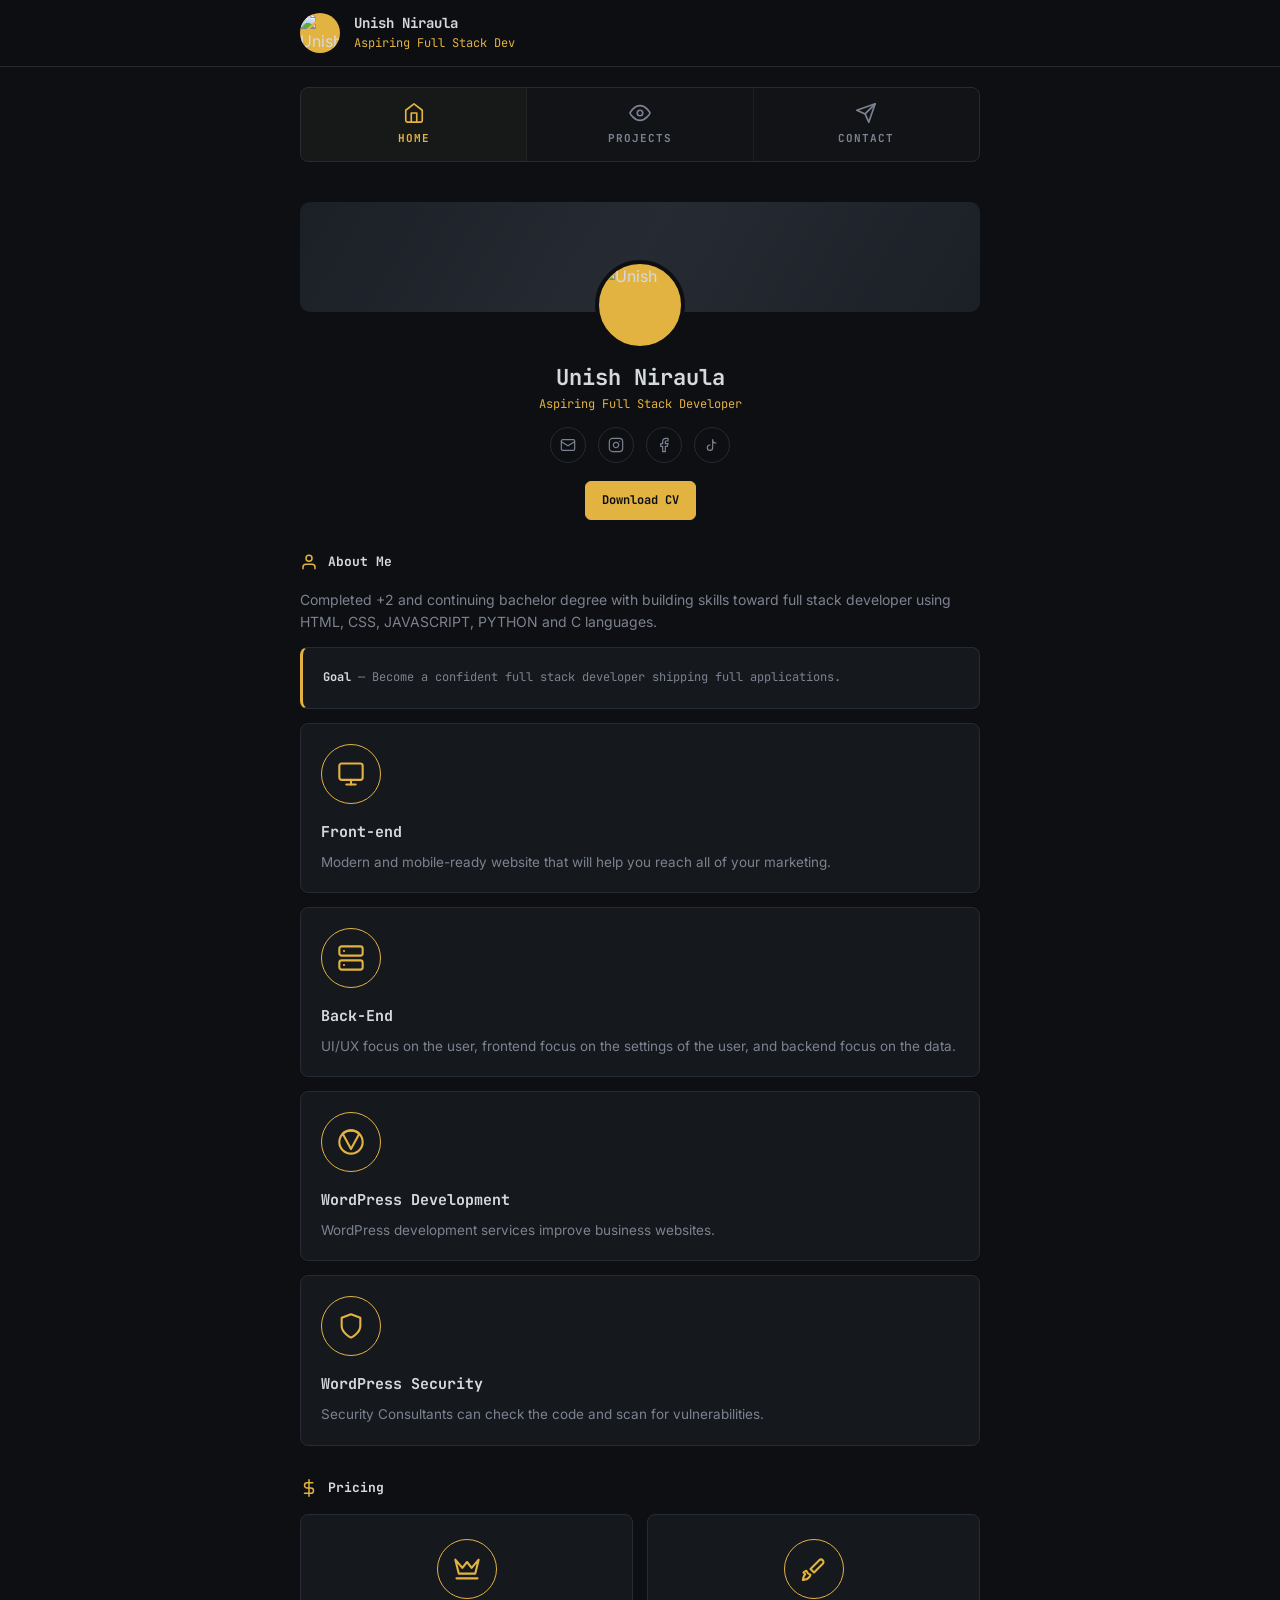
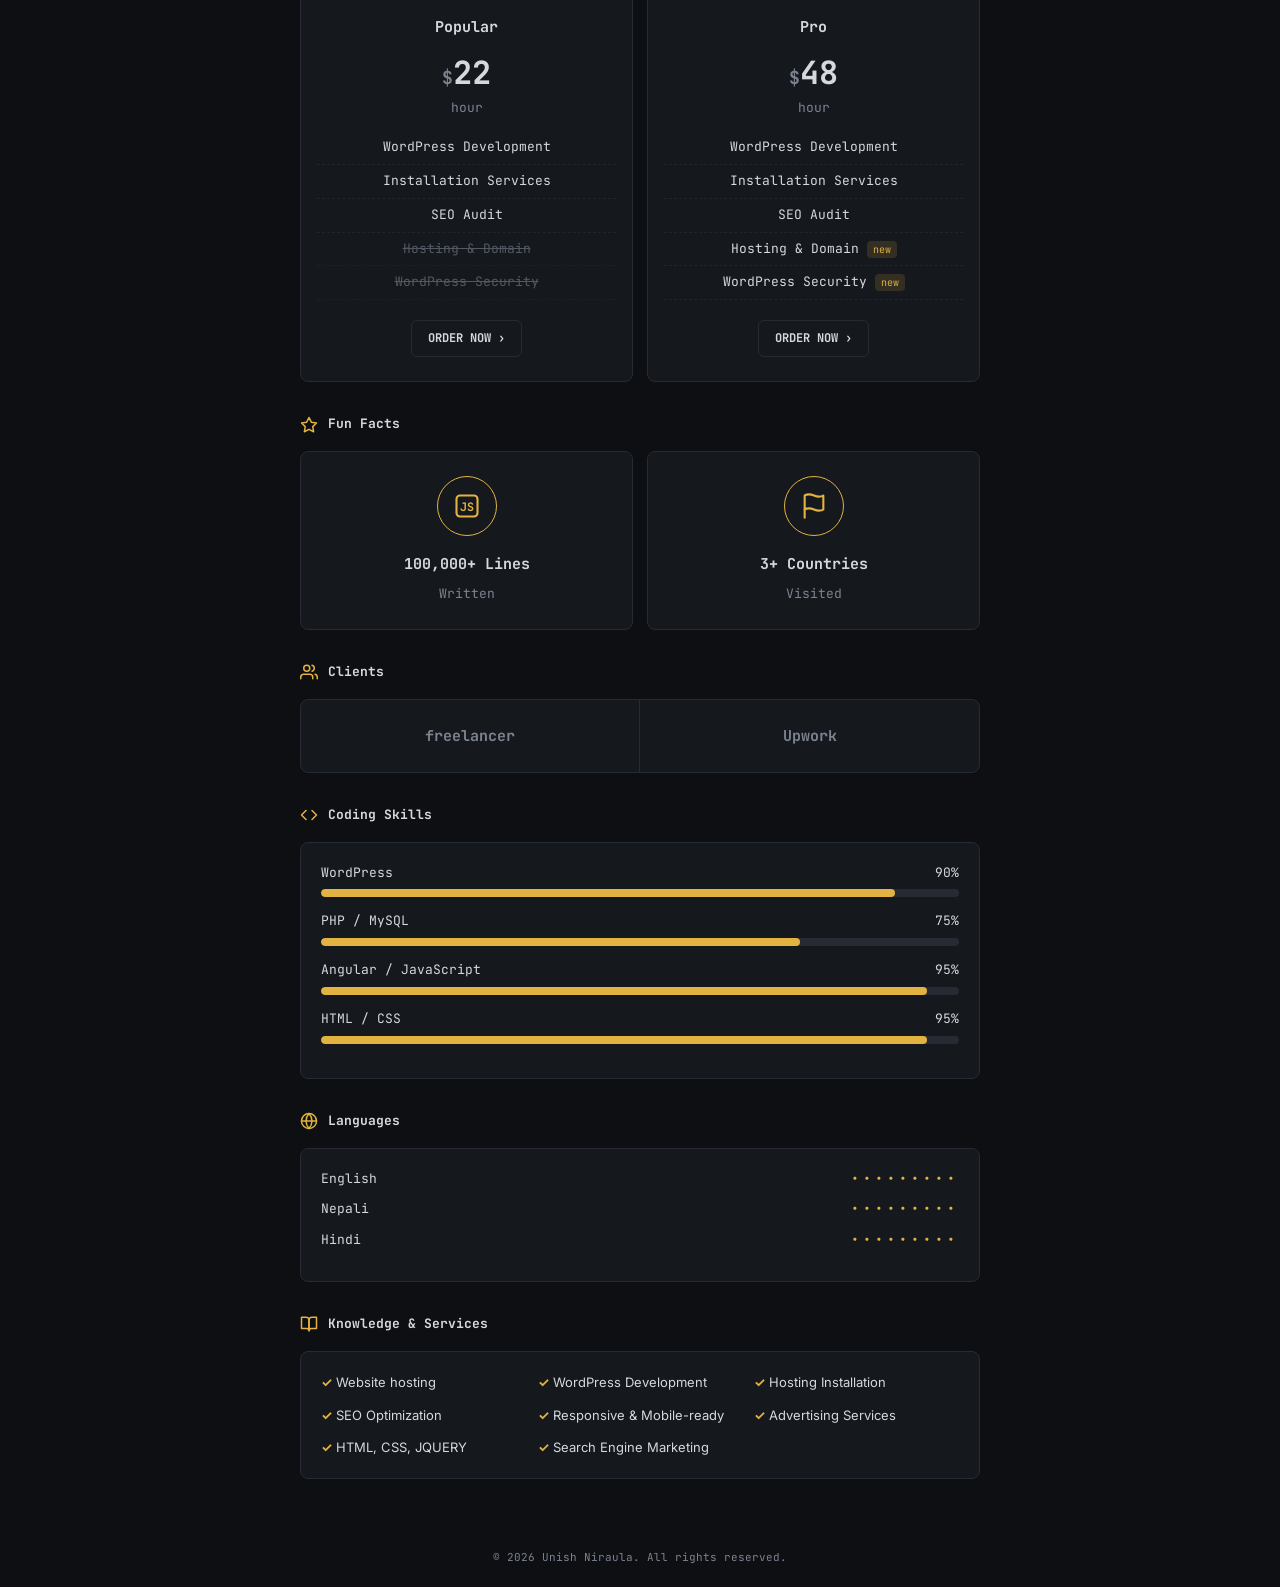
==== index.html @ 550809d1 "Update index.html" ====
<!DOCTYPE html>
<html lang="en">
<head>
<meta charset="UTF-8"><meta name="viewport" content="width=device-width,initial-scale=1.0">
<title>Unish Niraula — Portfolio</title>
<link href="https://fonts.googleapis.com/css2?family=JetBrains+Mono:wght@400;700&family=Inter:wght@400;600&display=swap" rel="stylesheet">
<style>
  :root{--bg:#0d0f12;--surface:#15181d;--border:#262b33;--text:#d5d9de;--dim:#7c8390;--amber:#e3b341;--mono:'JetBrains Mono',monospace;--sans:'Inter',sans-serif}
  *{margin:0;padding:0;box-sizing:border-box} body{background:var(--bg);color:var(--text);font-family:var(--sans);line-height:1.6} a{color:inherit;text-decoration:none}
  .container{max-width:720px;margin:0 auto;padding:0 20px}
  .nav-box{display:flex;background:#111317;border:1px solid var(--border);border-radius:8px;margin:20px 0 30px;overflow:hidden}
  .nav-item{flex:1;display:flex;flex-direction:column;align-items:center;justify-content:center;padding:14px 10px;color:var(--dim);font-family:var(--mono);font-size:11px;font-weight:700;letter-spacing:1px;cursor:pointer;border-right:1px solid rgba(255,255,255,.05);user-select:none}
  .nav-item:last-child{border-right:none} .nav-item svg{width:22px;height:22px;stroke:currentColor;fill:none;stroke-width:1.8;stroke-linecap:round;stroke-linejoin:round;margin-bottom:6px}
  .nav-item:hover{color:var(--text);background:rgba(255,255,255,.02)} .nav-item.active{color:var(--amber);background:rgba(227,179,65,.03)}
  .tab-content{display:none} .tab-content.active{display:block}
  header{position:sticky;top:0;z-index:50;background:rgba(13,15,18,.95);backdrop-filter:blur(8px);border-bottom:1px solid var(--border)}
  .header-row{display:flex;align-items:center;gap:14px;padding:12px 20px;max-width:720px;margin:0 auto}
  .avatar-sm,.avatar-lg{border-radius:50%;overflow:hidden;background:var(--amber);flex-shrink:0} .avatar-sm{width:40px;height:40px}
  .avatar-lg{width:90px;height:90px;border:4px solid var(--bg);position:absolute;left:50%;bottom:-38px;transform:translateX(-50%)} img{width:100%;height:100%;object-fit:cover;display:block}
  .header-name{font-family:var(--mono);font-weight:700;font-size:14px} .header-role{font-family:var(--mono);font-size:12px;color:var(--amber)}
  .about-section{padding:10px 0 50px}
  .section-title{font-family:var(--mono);font-size:13px;color:var(--text);margin:32px 0 16px;display:flex;align-items:center;gap:10px}
  .section-title svg{width:18px;height:18px;stroke:var(--amber);fill:none;stroke-width:2;stroke-linecap:round;stroke-linejoin:round}
  .hero-banner{height:110px;border-radius:10px;background:linear-gradient(120deg,#1b1f26,#262b33,#1b1f26);position:relative;margin-bottom:48px}
  .hero-text{text-align:center} .hero-text h1{font-family:var(--mono);font-size:22px}
  .social-row{display:flex;justify-content:center;gap:12px;margin:12px 0 18px}
  .social-row a{width:36px;height:36px;border-radius:50%;border:1px solid var(--border);display:flex;align-items:center;justify-content:center;color:var(--dim)}
  .social-row a:hover{color:var(--amber);border-color:var(--amber)} .social-row svg{width:16px;height:16px;stroke:currentColor;fill:none;stroke-width:1.8;stroke-linecap:round;stroke-linejoin:round}
  .btn{font-family:var(--mono);font-size:12px;padding:9px 16px;border-radius:6px;border:1px solid var(--border);display:inline-block} .btn-primary{background:var(--amber);color:#0d0f12;border-color:var(--amber);font-weight:700}
  .card,.service-card{background:var(--surface);border:1px solid var(--border);border-radius:8px;padding:20px;margin-top:14px}
  .card-desc{font-size:13.5px;color:var(--dim);line-height:1.5}
  .service-icon-circle,.fact-icon-circle,.pricing-icon-circle{width:60px;height:60px;border-radius:50%;border:1.5px solid var(--amber);display:flex;align-items:center;justify-content:center;margin-bottom:16px;color:var(--amber)}
  .service-icon-circle svg,.fact-icon-circle svg,.pricing-icon-circle svg{width:28px;height:28px;stroke:currentColor;fill:none;stroke-width:1.8;stroke-linecap:round;stroke-linejoin:round}
  .service-title,.fact-number,.pricing-plan{font-family:var(--mono);font-size:15px;font-weight:700;color:var(--text);margin-bottom:8px}
  .grid-2{display:grid;grid-template-columns:repeat(2,1fr);gap:14px} @media(max-width:580px){.grid-2{grid-template-columns:1fr}}
  .fact-card,.pricing-card{background:var(--surface);border:1px solid var(--border);border-radius:8px;padding:24px 16px;display:flex;flex-direction:column;align-items:center;text-align:center;font-family:var(--mono)}
  .fact-label,.pricing-unit{font-size:13px;color:var(--dim)} .pricing-amount{font-size:32px;font-weight:700;color:var(--text)}
  .pricing-features{list-style:none;width:100%;font-size:13px;color:var(--text);margin:12px 0 20px}
  .pricing-features li{padding:6px 0;border-bottom:1px dashed rgba(255,255,255,.05)} .pricing-features li.disabled{text-decoration:line-through;color:var(--dim);opacity:.6}
  .tag-new{background:rgba(227,179,65,.15);color:var(--amber);font-size:10px;padding:2px 6px;border-radius:4px}
  .btn-order{font-family:var(--mono);font-size:12px;font-weight:700;padding:8px 16px;border:1px solid var(--border);border-radius:6px} .btn-order:hover{color:var(--amber);border-color:var(--amber)}
  .clients-grid{display:grid;grid-template-columns:repeat(2,1fr);background:var(--surface);border:1px solid var(--border);border-radius:8px;overflow:hidden}
  .client-item{display:flex;align-items:center;justify-content:center;padding:24px;border-right:1px solid var(--border);color:var(--dim);font-family:var(--mono);font-size:15px;font-weight:700}
  .client-item:last-child{border-right:none}
  .skill-item{margin-bottom:14px} .skill-header{display:flex;justify-content:space-between;font-family:var(--mono);font-size:13px;margin-bottom:6px}
  .progress-bar{height:8px;background:var(--border);border-radius:4px;overflow:hidden} .progress-fill{height:100%;background:var(--amber);border-radius:4px}
  .knowledge-grid{display:grid;grid-template-columns:repeat(auto-fit,minmax(200px,1fr));gap:12px;font-size:13px} .knowledge-item span{color:var(--amber);font-weight:bold}
  .lang-item{display:flex;justify-content:space-between;font-family:var(--mono);font-size:13px;margin-bottom:10px} .lang-dots{color:var(--amber);letter-spacing:4px}
  .empty-tab{text-align:center;padding:60px 20px;color:var(--dim);font-family:var(--mono);font-size:14px}
  footer{text-align:center;padding:20px;font-family:var(--mono);font-size:11px;color:var(--dim)}
</style>
</head>
<body>

<header>
  <div class="header-row">
    <div class="avatar-sm"><img src="https://cdn.phototourl.com/free/2026-08-13-e6fae289-1e49-4fce-b732-136059cf0826.png" alt="Unish"></div>
    <div><div class="header-name">Unish Niraula</div><div class="header-role">Aspiring Full Stack Dev</div></div>
  </div>
</header>

<main class="container">
  <nav class="nav-box">
    <div class="nav-item active" onclick="switchTab('home',this)"><svg viewBox="0 0 24 24"><path d="M3 9l9-7 9 7v11a2 2 0 0 1-2 2H5a2 2 0 0 1-2-2z"/><polyline points="9 22 9 12 15 12 15 22"/></svg>HOME</div>
    <a href="projects.html" class="nav-item"><svg viewBox="0 0 24 24"><path d="M1 12s4-8 11-8 11 8 11 8-4 8-11 8-11-8-11-8z"/><circle cx="12" cy="12" r="3"/></svg>PROJECTS</a>
    <div class="nav-item" onclick="switchTab('contact',this)"><svg viewBox="0 0 24 24"><path d="M22 2L11 13"/><polygon points="22 2 15 22 11 13 2 9 22 2"/></svg>CONTACT</div>
  </nav>

  <div id="home" class="tab-content active">
    <section class="about-section">
      <div class="hero-banner"><div class="avatar-lg"><img src="https://cdn.phototourl.com/free/2026-08-13-e6fae289-1e49-4fce-b732-136059cf0826.png" alt="Unish"></div></div>
      <div class="hero-text">
        <h1>Unish Niraula</h1>
        <div class="header-role">Aspiring Full Stack Developer</div>
        <div class="social-row">
          <a href="mailto:unishniraula.official@gmail.com"><svg viewBox="0 0 24 24"><rect x="2" y="4" width="20" height="16" rx="2"/><path d="m2 7 10 6 10-6"/></svg></a>
          <a href="https://www.instagram.com/bhar_dwaj.0" target="_blank"><svg viewBox="0 0 24 24"><rect x="2" y="2" width="20" height="20" rx="5"/><path d="M16 11.37A4 4 0 1 1 12.63 8 4 4 0 0 1 16 11.37z"/><line x1="17.5" y1="6.5" x2="17.51" y2="6.5"/></svg></a>
          <a href="https://www.facebook.com/share/1JqJ5PgXSt/" target="_blank"><svg viewBox="0 0 24 24"><path d="M18 2h-3a5 5 0 0 0-5 5v3H7v4h3v8h4v-8h3l1-4h-4V7a1 1 0 0 1 1-1h3z"/></svg></a>
          <a href="https://www.tiktok.com/@unish.niraula_0" target="_blank"><svg viewBox="0 0 24 24"><path d="M9 12a4 4 0 1 0 4 4V4a5 5 0 0 0 5 5"/></svg></a>
        </div>
        <a href="#" class="btn btn-primary">Download CV</a>
      </div>

      <h2 class="section-title"><svg viewBox="0 0 24 24"><path d="M20 21v-2a4 4 0 0 0-4-4H8a4 4 0 0 0-4 4v2"/><circle cx="12" cy="7" r="4"/></svg>About Me</h2>
      <p style="color:var(--dim);font-size:14px;">Completed +2 and continuing bachelor degree with building skills toward full stack developer using HTML, CSS, JAVASCRIPT, PYTHON and C languages.</p>
      <div class="card" style="border-left:3px solid var(--amber);font-family:var(--mono);font-size:12px;color:var(--dim);"><b style="color:var(--text);">Goal</b> — Become a confident full stack developer shipping full applications.</div>

      <!-- Services -->
      <div class="service-card"><div class="service-icon-circle"><svg viewBox="0 0 24 24"><rect x="2" y="3" width="20" height="14" rx="2"/><line x1="8" y1="21" x2="16" y2="21"/><line x1="12" y1="17" x2="12" y2="21"/></svg></div><div class="service-title">Front-end</div><p class="card-desc">Modern and mobile-ready website that will help you reach all of your marketing.</p></div>
      <div class="service-card"><div class="service-icon-circle"><svg viewBox="0 0 24 24"><rect x="2" y="2" width="20" height="8" rx="2"/><rect x="2" y="14" width="20" height="8" rx="2"/><line x1="6" y1="6" x2="6.01" y2="6"/><line x1="6" y1="18" x2="6.01" y2="18"/></svg></div><div class="service-title">Back-End</div><p class="card-desc">UI/UX focus on the user, frontend focus on the settings of the user, and backend focus on the data.</p></div>
      <div class="service-card"><div class="service-icon-circle"><svg viewBox="0 0 24 24"><circle cx="12" cy="12" r="10"/><path d="M12 2a10 10 0 0 0-7.07 2.93L12 18l7.07-13.07A10 10 0 0 0 12 2z"/></svg></div><div class="service-title">WordPress Development</div><p class="card-desc">WordPress development services improve business websites.</p></div>
      <div class="service-card"><div class="service-icon-circle"><svg viewBox="0 0 24 24"><path d="M12 22s8-4 8-10V5l-8-3-8 3v7c0 6 8 10 8 10z"/></svg></div><div class="service-title">WordPress Security</div><p class="card-desc">Security Consultants can check the code and scan for vulnerabilities.</p></div>

      <!-- Pricing Section -->
      <h2 class="section-title"><svg viewBox="0 0 24 24"><line x1="12" y1="1" x2="12" y2="23"/><path d="M17 5H9.5a3.5 3.5 0 0 0 0 7h5a3.5 3.5 0 0 1 0 7H6"/></svg>Pricing</h2>
      <div class="grid-2">
        <div class="pricing-card">
          <div class="pricing-icon-circle"><svg viewBox="0 0 24 24"><path d="M2 4l3 12h14l3-12-6 7-4-5-4 5-6-7z"/><path d="M3 20h18"/></svg></div>
          <div class="pricing-plan">Popular</div>
          <div class="pricing-amount"><span style="font-size:18px;color:var(--dim)">$</span>22</div>
          <div class="pricing-unit">hour</div>
          <ul class="pricing-features">
            <li>WordPress Development</li><li>Installation Services</li><li>SEO Audit</li>
            <li class="disabled">Hosting & Domain</li><li class="disabled">WordPress Security</li>
          </ul>
          <a href="#contact" class="btn-order" onclick="switchTab('contact',document.querySelectorAll('.nav-item')[2])">ORDER NOW &rsaquo;</a>
        </div>
        <div class="pricing-card">
          <div class="pricing-icon-circle"><svg viewBox="0 0 24 24"><path d="M4.5 16.5c-1.5 1.26-2 5-2 5s3.74-.5 5-2c.71-.71 1.26-1.5 1.5-2.5-1.5-.5-3-2-3.5-3.5-.98.24-1.78.79-2.5 1.5z"/><path d="M12 15l-3-3 7.5-7.5c.83-.83 2.17-.83 3 0s.83 2.17 0 3L12 15z"/></svg></div>
          <div class="pricing-plan">Pro</div>
          <div class="pricing-amount"><span style="font-size:18px;color:var(--dim)">$</span>48</div>
          <div class="pricing-unit">hour</div>
          <ul class="pricing-features">
            <li>WordPress Development</li><li>Installation Services</li><li>SEO Audit</li>
            <li>Hosting & Domain <span class="tag-new">new</span></li><li>WordPress Security <span class="tag-new">new</span></li>
          </ul>
          <a href="#contact" class="btn-order" onclick="switchTab('contact',document.querySelectorAll('.nav-item')[2])">ORDER NOW &rsaquo;</a>
        </div>
      </div>

      <!-- Fun Facts Section -->
      <h2 class="section-title"><svg viewBox="0 0 24 24"><polygon points="12 2 15.09 8.26 22 9.27 17 14.14 18.18 21.02 12 17.77 5.82 21.02 7 14.14 2 9.27 8.91 8.26 12 2"/></svg>Fun Facts</h2>
      <div class="grid-2">
        <div class="fact-card"><div class="fact-icon-circle"><svg viewBox="0 0 24 24"><rect x="3" y="3" width="18" height="18" rx="3"/><text x="12" y="16" font-size="10" font-weight="bold" text-anchor="middle" fill="currentColor" stroke="none">JS</text></svg></div><div class="fact-number">100,000+ Lines</div><div class="fact-label">Written</div></div>
        <div class="fact-card"><div class="fact-icon-circle"><svg viewBox="0 0 24 24"><path d="M4 15s1-1 4-1 5 2 8 2 4-1 4-1V3s-1 1-4 1-5-2-8-2-4 1-4 1z"/><line x1="4" y1="22" x2="4" y2="15"/></svg></div><div class="fact-number">3+ Countries</div><div class="fact-label">Visited</div></div>
      </div>

      <!-- Clients Section -->
      <h2 class="section-title"><svg viewBox="0 0 24 24"><path d="M17 21v-2a4 4 0 0 0-4-4H5a4 4 0 0 0-4 4v2"/><circle cx="9" cy="7" r="4"/><path d="M23 21v-2a4 4 0 0 0-3-3.87"/><path d="M16 3.13a4 4 0 0 1 0 7.75"/></svg>Clients</h2>
      <div class="clients-grid">
        <div class="client-item">freelancer</div>
        <div class="client-item">Upwork</div>
      </div>

      <!-- Coding Skills -->
      <h2 class="section-title"><svg viewBox="0 0 24 24"><polyline points="16 18 22 12 16 6"/><polyline points="8 6 2 12 8 18"/></svg>Coding Skills</h2>
      <div class="card">
        <div class="skill-item"><div class="skill-header"><span>WordPress</span><span>90%</span></div><div class="progress-bar"><div class="progress-fill" style="width:90%"></div></div></div>
        <div class="skill-item"><div class="skill-header"><span>PHP / MySQL</span><span>75%</span></div><div class="progress-bar"><div class="progress-fill" style="width:75%"></div></div></div>
        <div class="skill-item"><div class="skill-header"><span>Angular / JavaScript</span><span>95%</span></div><div class="progress-bar"><div class="progress-fill" style="width:95%"></div></div></div>
        <div class="skill-item"><div class="skill-header"><span>HTML / CSS</span><span>95%</span></div><div class="progress-bar"><div class="progress-fill" style="width:95%"></div></div></div>
      </div>

      <!-- Languages -->
      <h2 class="section-title"><svg viewBox="0 0 24 24"><circle cx="12" cy="12" r="10"/><line x1="2" y1="12" x2="22" y2="12"/><path d="M12 2a15.3 15.3 0 0 1 4 10 15.3 15.3 0 0 1-4 10 15.3 15.3 0 0 1-4-10 15.3 15.3 0 0 1 4-10z"/></svg>Languages</h2>
      <div class="card">
        <div class="lang-item"><span>English</span><span class="lang-dots">•••••••••</span></div>
        <div class="lang-item"><span>Nepali</span><span class="lang-dots">•••••••••</span></div>
        <div class="lang-item"><span>Hindi</span><span class="lang-dots">•••••••••</span></div>
      </div>

      <!-- Knowledge & Services -->
      <h2 class="section-title"><svg viewBox="0 0 24 24"><path d="M2 3h6a4 4 0 0 1 4 4v14a3 3 0 0 0-3-3H2z"/><path d="M22 3h-6a4 4 0 0 0-4 4v14a3 3 0 0 1 3-3h7z"/></svg>Knowledge & Services</h2>
      <div class="card">
        <div class="knowledge-grid">
          <div class="knowledge-item"><span>✓</span> Website hosting</div><div class="knowledge-item"><span>✓</span> WordPress Development</div>
          <div class="knowledge-item"><span>✓</span> Hosting Installation</div><div class="knowledge-item"><span>✓</span> SEO Optimization</div>
          <div class="knowledge-item"><span>✓</span> Responsive & Mobile-ready</div><div class="knowledge-item"><span>✓</span> Advertising Services</div>
          <div class="knowledge-item"><span>✓</span> HTML, CSS, JQUERY</div><div class="knowledge-item"><span>✓</span> Search Engine Marketing</div>
        </div>
      </div>
    </section>
  </div>

  <div id="contact" class="tab-content"><div class="card empty-tab"><p>Contact section coming soon...</p></div></div>
</main>

<footer>&copy; <span id="year"></span> Unish Niraula. All rights reserved.</footer>

<script>
  document.getElementById('year').textContent=new Date().getFullYear();
  function switchTab(t,e){
    document.querySelectorAll('.tab-content').forEach(x=>x.classList.remove('active'));
    document.querySelectorAll('.nav-item').forEach(x=>x.classList.remove('active'));
    document.getElementById(t).classList.add('active'); if(e)e.classList.add('active');
  }
</script>
</body>
</html>
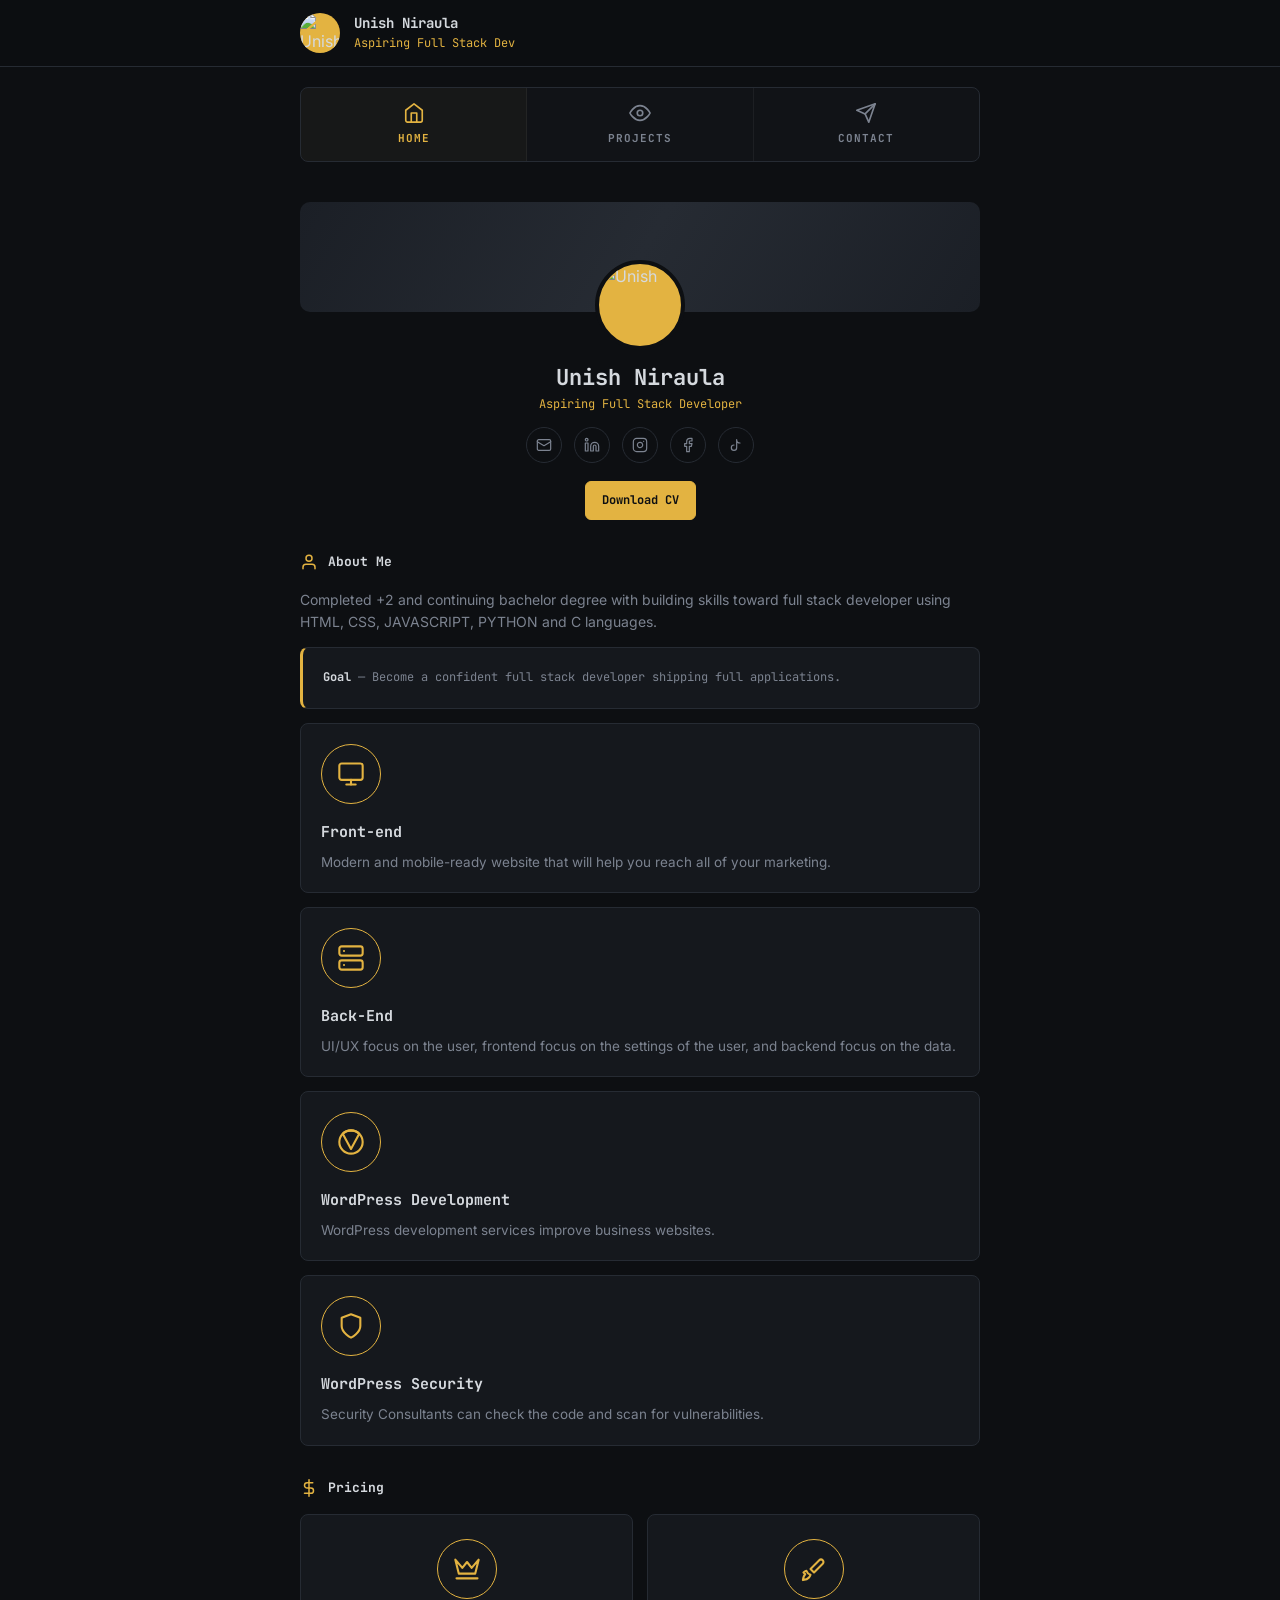
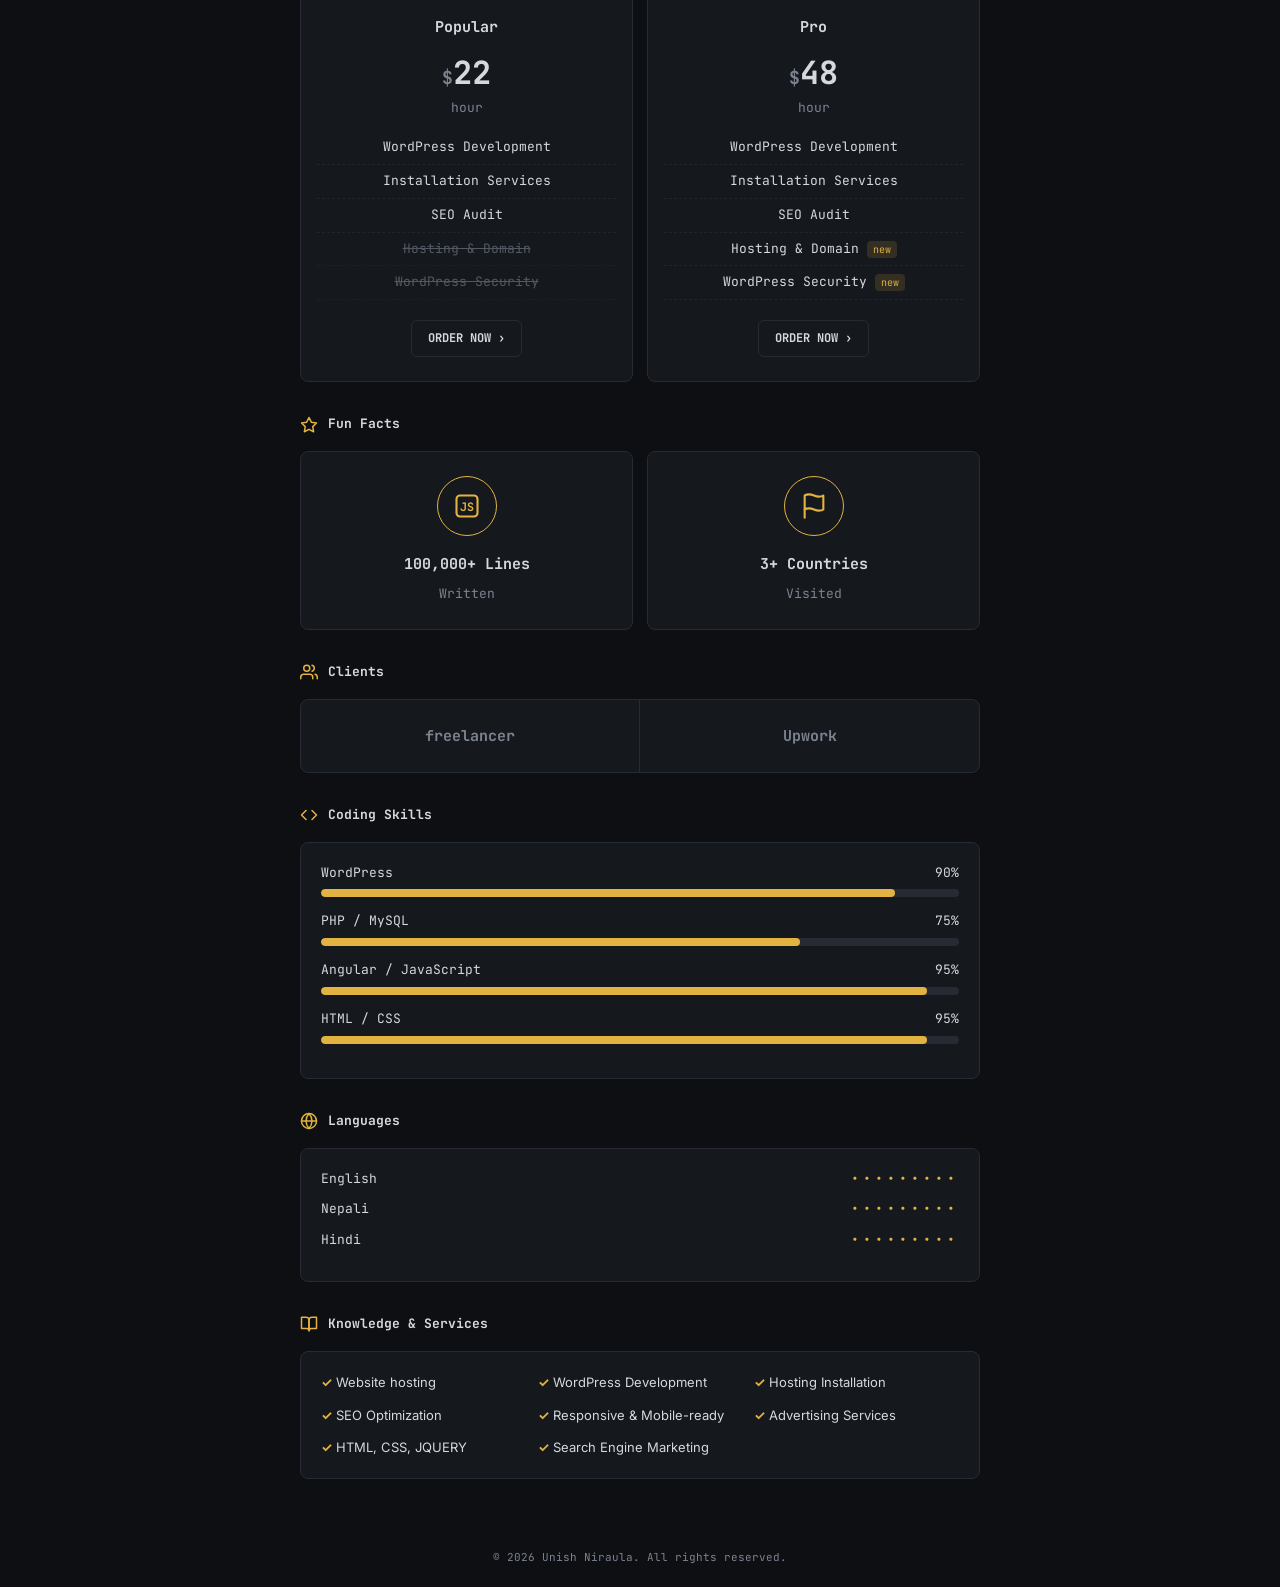
==== commit c2b1a012: "Update index.html" ====
--- a/index.html
+++ b/index.html
@@ -12,7 +12,6 @@
   .nav-item{flex:1;display:flex;flex-direction:column;align-items:center;justify-content:center;padding:14px 10px;color:var(--dim);font-family:var(--mono);font-size:11px;font-weight:700;letter-spacing:1px;cursor:pointer;border-right:1px solid rgba(255,255,255,.05);user-select:none}
   .nav-item:last-child{border-right:none} .nav-item svg{width:22px;height:22px;stroke:currentColor;fill:none;stroke-width:1.8;stroke-linecap:round;stroke-linejoin:round;margin-bottom:6px}
   .nav-item:hover{color:var(--text);background:rgba(255,255,255,.02)} .nav-item.active{color:var(--amber);background:rgba(227,179,65,.03)}
-  .tab-content{display:none} .tab-content.active{display:block}
   header{position:sticky;top:0;z-index:50;background:rgba(13,15,18,.95);backdrop-filter:blur(8px);border-bottom:1px solid var(--border)}
   .header-row{display:flex;align-items:center;gap:14px;padding:12px 20px;max-width:720px;margin:0 auto}
   .avatar-sm,.avatar-lg{border-radius:50%;overflow:hidden;background:var(--amber);flex-shrink:0} .avatar-sm{width:40px;height:40px}
@@ -46,7 +45,6 @@
   .progress-bar{height:8px;background:var(--border);border-radius:4px;overflow:hidden} .progress-fill{height:100%;background:var(--amber);border-radius:4px}
   .knowledge-grid{display:grid;grid-template-columns:repeat(auto-fit,minmax(200px,1fr));gap:12px;font-size:13px} .knowledge-item span{color:var(--amber);font-weight:bold}
   .lang-item{display:flex;justify-content:space-between;font-family:var(--mono);font-size:13px;margin-bottom:10px} .lang-dots{color:var(--amber);letter-spacing:4px}
-  .empty-tab{text-align:center;padding:60px 20px;color:var(--dim);font-family:var(--mono);font-size:14px}
   footer{text-align:center;padding:20px;font-family:var(--mono);font-size:11px;color:var(--dim)}
 </style>
 </head>
@@ -60,120 +58,115 @@
 </header>
 
 <main class="container">
+  <!-- Clean navigation links without .html extensions -->
   <nav class="nav-box">
-    <div class="nav-item active" onclick="switchTab('home',this)"><svg viewBox="0 0 24 24"><path d="M3 9l9-7 9 7v11a2 2 0 0 1-2 2H5a2 2 0 0 1-2-2z"/><polyline points="9 22 9 12 15 12 15 22"/></svg>HOME</div>
-    <a href="projects.html" class="nav-item"><svg viewBox="0 0 24 24"><path d="M1 12s4-8 11-8 11 8 11 8-4 8-11 8-11-8-11-8z"/><circle cx="12" cy="12" r="3"/></svg>PROJECTS</a>
-    <div class="nav-item" onclick="switchTab('contact',this)"><svg viewBox="0 0 24 24"><path d="M22 2L11 13"/><polygon points="22 2 15 22 11 13 2 9 22 2"/></svg>CONTACT</div>
+    <a href="/" class="nav-item active"><svg viewBox="0 0 24 24"><path d="M3 9l9-7 9 7v11a2 2 0 0 1-2 2H5a2 2 0 0 1-2-2z"/><polyline points="9 22 9 12 15 12 15 22"/></svg>HOME</a>
+    <a href="projects" class="nav-item"><svg viewBox="0 0 24 24"><path d="M1 12s4-8 11-8 11 8 11 8-4 8-11 8-11-8-11-8z"/><circle cx="12" cy="12" r="3"/></svg>PROJECTS</a>
+    <a href="contact" class="nav-item"><svg viewBox="0 0 24 24"><path d="M22 2L11 13"/><polygon points="22 2 15 22 11 13 2 9 22 2"/></svg>CONTACT</a>
   </nav>
 
-  <div id="home" class="tab-content active">
-    <section class="about-section">
-      <div class="hero-banner"><div class="avatar-lg"><img src="https://cdn.phototourl.com/free/2026-08-13-e6fae289-1e49-4fce-b732-136059cf0826.png" alt="Unish"></div></div>
-      <div class="hero-text">
-        <h1>Unish Niraula</h1>
-        <div class="header-role">Aspiring Full Stack Developer</div>
-        <div class="social-row">
-          <a href="mailto:unishniraula.official@gmail.com"><svg viewBox="0 0 24 24"><rect x="2" y="4" width="20" height="16" rx="2"/><path d="m2 7 10 6 10-6"/></svg></a>
-          <a href="https://www.instagram.com/bhar_dwaj.0" target="_blank"><svg viewBox="0 0 24 24"><rect x="2" y="2" width="20" height="20" rx="5"/><path d="M16 11.37A4 4 0 1 1 12.63 8 4 4 0 0 1 16 11.37z"/><line x1="17.5" y1="6.5" x2="17.51" y2="6.5"/></svg></a>
-          <a href="https://www.facebook.com/share/1JqJ5PgXSt/" target="_blank"><svg viewBox="0 0 24 24"><path d="M18 2h-3a5 5 0 0 0-5 5v3H7v4h3v8h4v-8h3l1-4h-4V7a1 1 0 0 1 1-1h3z"/></svg></a>
-          <a href="https://www.tiktok.com/@unish.niraula_0" target="_blank"><svg viewBox="0 0 24 24"><path d="M9 12a4 4 0 1 0 4 4V4a5 5 0 0 0 5 5"/></svg></a>
-        </div>
-        <a href="#" class="btn btn-primary">Download CV</a>
+  <section class="about-section">
+    <div class="hero-banner"><div class="avatar-lg"><img src="https://cdn.phototourl.com/free/2026-08-13-e6fae289-1e49-4fce-b732-136059cf0826.png" alt="Unish"></div></div>
+    <div class="hero-text">
+      <h1>Unish Niraula</h1>
+      <div class="header-role">Aspiring Full Stack Developer</div>
+      <div class="social-row">
+        <a href="mailto:unishniraula.official@gmail.com"><svg viewBox="0 0 24 24"><rect x="2" y="4" width="20" height="16" rx="2"/><path d="m2 7 10 6 10-6"/></svg></a>
+        <a href="https://www.linkedin.com/in/unish-niraula-938990404?utm_source=share_via&utm_content=profile&utm_medium=member_android" target="_blank" aria-label="LinkedIn"><svg viewBox="0 0 24 24"><path d="M16 8a6 6 0 0 1 6 6v7h-4v-7a2 2 0 0 0-2-2 2 2 0 0 0-2 2v7h-4v-7a6 6 0 0 1 6-6z"/><rect x="2" y="9" width="4" height="12"/><circle cx="4" cy="4" r="2"/></svg></a>
+        <a href="https://www.instagram.com/bhar_dwaj.0" target="_blank"><svg viewBox="0 0 24 24"><rect x="2" y="2" width="20" height="20" rx="5"/><path d="M16 11.37A4 4 0 1 1 12.63 8 4 4 0 0 1 16 11.37z"/><line x1="17.5" y1="6.5" x2="17.51" y2="6.5"/></svg></a>
+        <a href="https://www.facebook.com/share/1JqJ5PgXSt/" target="_blank"><svg viewBox="0 0 24 24"><path d="M18 2h-3a5 5 0 0 0-5 5v3H7v4h3v8h4v-8h3l1-4h-4V7a1 1 0 0 1 1-1h3z"/></svg></a>
+        <a href="https://www.tiktok.com/@unish.niraula_0" target="_blank"><svg viewBox="0 0 24 24"><path d="M9 12a4 4 0 1 0 4 4V4a5 5 0 0 0 5 5"/></svg></a>
       </div>
+      
+      <!-- Automatic Download Link -->
+      <a href="Unish Niraula CV.pdf" download="Unish_Niraula_CV.pdf" class="btn btn-primary">Download CV</a>
+    </div>
 
-      <h2 class="section-title"><svg viewBox="0 0 24 24"><path d="M20 21v-2a4 4 0 0 0-4-4H8a4 4 0 0 0-4 4v2"/><circle cx="12" cy="7" r="4"/></svg>About Me</h2>
-      <p style="color:var(--dim);font-size:14px;">Completed +2 and continuing bachelor degree with building skills toward full stack developer using HTML, CSS, JAVASCRIPT, PYTHON and C languages.</p>
-      <div class="card" style="border-left:3px solid var(--amber);font-family:var(--mono);font-size:12px;color:var(--dim);"><b style="color:var(--text);">Goal</b> — Become a confident full stack developer shipping full applications.</div>
+    <h2 class="section-title"><svg viewBox="0 0 24 24"><path d="M20 21v-2a4 4 0 0 0-4-4H8a4 4 0 0 0-4 4v2"/><circle cx="12" cy="7" r="4"/></svg>About Me</h2>
+    <p style="color:var(--dim);font-size:14px;">Completed +2 and continuing bachelor degree with building skills toward full stack developer using HTML, CSS, JAVASCRIPT, PYTHON and C languages.</p>
+    <div class="card" style="border-left:3px solid var(--amber);font-family:var(--mono);font-size:12px;color:var(--dim);"><b style="color:var(--text);">Goal</b> — Become a confident full stack developer shipping full applications.</div>
 
-      <!-- Services -->
-      <div class="service-card"><div class="service-icon-circle"><svg viewBox="0 0 24 24"><rect x="2" y="3" width="20" height="14" rx="2"/><line x1="8" y1="21" x2="16" y2="21"/><line x1="12" y1="17" x2="12" y2="21"/></svg></div><div class="service-title">Front-end</div><p class="card-desc">Modern and mobile-ready website that will help you reach all of your marketing.</p></div>
-      <div class="service-card"><div class="service-icon-circle"><svg viewBox="0 0 24 24"><rect x="2" y="2" width="20" height="8" rx="2"/><rect x="2" y="14" width="20" height="8" rx="2"/><line x1="6" y1="6" x2="6.01" y2="6"/><line x1="6" y1="18" x2="6.01" y2="18"/></svg></div><div class="service-title">Back-End</div><p class="card-desc">UI/UX focus on the user, frontend focus on the settings of the user, and backend focus on the data.</p></div>
-      <div class="service-card"><div class="service-icon-circle"><svg viewBox="0 0 24 24"><circle cx="12" cy="12" r="10"/><path d="M12 2a10 10 0 0 0-7.07 2.93L12 18l7.07-13.07A10 10 0 0 0 12 2z"/></svg></div><div class="service-title">WordPress Development</div><p class="card-desc">WordPress development services improve business websites.</p></div>
-      <div class="service-card"><div class="service-icon-circle"><svg viewBox="0 0 24 24"><path d="M12 22s8-4 8-10V5l-8-3-8 3v7c0 6 8 10 8 10z"/></svg></div><div class="service-title">WordPress Security</div><p class="card-desc">Security Consultants can check the code and scan for vulnerabilities.</p></div>
+    <!-- Services -->
+    <div class="service-card"><div class="service-icon-circle"><svg viewBox="0 0 24 24"><rect x="2" y="3" width="20" height="14" rx="2"/><line x1="8" y1="21" x2="16" y2="21"/><line x1="12" y1="17" x2="12" y2="21"/></svg></div><div class="service-title">Front-end</div><p class="card-desc">Modern and mobile-ready website that will help you reach all of your marketing.</p></div>
+    <div class="service-card"><div class="service-icon-circle"><svg viewBox="0 0 24 24"><rect x="2" y="2" width="20" height="8" rx="2"/><rect x="2" y="14" width="20" height="8" rx="2"/><line x1="6" y1="6" x2="6.01" y2="6"/><line x1="6" y1="18" x2="6.01" y2="18"/></svg></div><div class="service-title">Back-End</div><p class="card-desc">UI/UX focus on the user, frontend focus on the settings of the user, and backend focus on the data.</p></div>
+    <div class="service-card"><div class="service-icon-circle"><svg viewBox="0 0 24 24"><circle cx="12" cy="12" r="10"/><path d="M12 2a10 10 0 0 0-7.07 2.93L12 18l7.07-13.07A10 10 0 0 0 12 2z"/></svg></div><div class="service-title">WordPress Development</div><p class="card-desc">WordPress development services improve business websites.</p></div>
+    <div class="service-card"><div class="service-icon-circle"><svg viewBox="0 0 24 24"><path d="M12 22s8-4 8-10V5l-8-3-8 3v7c0 6 8 10 8 10z"/></svg></div><div class="service-title">WordPress Security</div><p class="card-desc">Security Consultants can check the code and scan for vulnerabilities.</p></div>
 
-      <!-- Pricing Section -->
-      <h2 class="section-title"><svg viewBox="0 0 24 24"><line x1="12" y1="1" x2="12" y2="23"/><path d="M17 5H9.5a3.5 3.5 0 0 0 0 7h5a3.5 3.5 0 0 1 0 7H6"/></svg>Pricing</h2>
-      <div class="grid-2">
-        <div class="pricing-card">
-          <div class="pricing-icon-circle"><svg viewBox="0 0 24 24"><path d="M2 4l3 12h14l3-12-6 7-4-5-4 5-6-7z"/><path d="M3 20h18"/></svg></div>
-          <div class="pricing-plan">Popular</div>
-          <div class="pricing-amount"><span style="font-size:18px;color:var(--dim)">$</span>22</div>
-          <div class="pricing-unit">hour</div>
-          <ul class="pricing-features">
-            <li>WordPress Development</li><li>Installation Services</li><li>SEO Audit</li>
-            <li class="disabled">Hosting & Domain</li><li class="disabled">WordPress Security</li>
-          </ul>
-          <a href="#contact" class="btn-order" onclick="switchTab('contact',document.querySelectorAll('.nav-item')[2])">ORDER NOW &rsaquo;</a>
-        </div>
-        <div class="pricing-card">
-          <div class="pricing-icon-circle"><svg viewBox="0 0 24 24"><path d="M4.5 16.5c-1.5 1.26-2 5-2 5s3.74-.5 5-2c.71-.71 1.26-1.5 1.5-2.5-1.5-.5-3-2-3.5-3.5-.98.24-1.78.79-2.5 1.5z"/><path d="M12 15l-3-3 7.5-7.5c.83-.83 2.17-.83 3 0s.83 2.17 0 3L12 15z"/></svg></div>
-          <div class="pricing-plan">Pro</div>
-          <div class="pricing-amount"><span style="font-size:18px;color:var(--dim)">$</span>48</div>
-          <div class="pricing-unit">hour</div>
-          <ul class="pricing-features">
-            <li>WordPress Development</li><li>Installation Services</li><li>SEO Audit</li>
-            <li>Hosting & Domain <span class="tag-new">new</span></li><li>WordPress Security <span class="tag-new">new</span></li>
-          </ul>
-          <a href="#contact" class="btn-order" onclick="switchTab('contact',document.querySelectorAll('.nav-item')[2])">ORDER NOW &rsaquo;</a>
-        </div>
+    <!-- Pricing Section -->
+    <h2 class="section-title"><svg viewBox="0 0 24 24"><line x1="12" y1="1" x2="12" y2="23"/><path d="M17 5H9.5a3.5 3.5 0 0 0 0 7h5a3.5 3.5 0 0 1 0 7H6"/></svg>Pricing</h2>
+    <div class="grid-2">
+      <div class="pricing-card">
+        <div class="pricing-icon-circle"><svg viewBox="0 0 24 24"><path d="M2 4l3 12h14l3-12-6 7-4-5-4 5-6-7z"/><path d="M3 20h18"/></svg></div>
+        <div class="pricing-plan">Popular</div>
+        <div class="pricing-amount"><span style="font-size:18px;color:var(--dim)">$</span>22</div>
+        <div class="pricing-unit">hour</div>
+        <ul class="pricing-features">
+          <li>WordPress Development</li><li>Installation Services</li><li>SEO Audit</li>
+          <li class="disabled">Hosting & Domain</li><li class="disabled">WordPress Security</li>
+        </ul>
+        <a href="contact" class="btn-order">ORDER NOW &rsaquo;</a>
       </div>
+      <div class="pricing-card">
+        <div class="pricing-icon-circle"><svg viewBox="0 0 24 24"><path d="M4.5 16.5c-1.5 1.26-2 5-2 5s3.74-.5 5-2c.71-.71 1.26-1.5 1.5-2.5-1.5-.5-3-2-3.5-3.5-.98.24-1.78.79-2.5 1.5z"/><path d="M12 15l-3-3 7.5-7.5c.83-.83 2.17-.83 3 0s.83 2.17 0 3L12 15z"/></svg></div>
+        <div class="pricing-plan">Pro</div>
+        <div class="pricing-amount"><span style="font-size:18px;color:var(--dim)">$</span>48</div>
+        <div class="pricing-unit">hour</div>
+        <ul class="pricing-features">
+          <li>WordPress Development</li><li>Installation Services</li><li>SEO Audit</li>
+          <li>Hosting & Domain <span class="tag-new">new</span></li><li>WordPress Security <span class="tag-new">new</span></li>
+        </ul>
+        <a href="contact" class="btn-order">ORDER NOW &rsaquo;</a>
+      </div>
+    </div>
 
-      <!-- Fun Facts Section -->
-      <h2 class="section-title"><svg viewBox="0 0 24 24"><polygon points="12 2 15.09 8.26 22 9.27 17 14.14 18.18 21.02 12 17.77 5.82 21.02 7 14.14 2 9.27 8.91 8.26 12 2"/></svg>Fun Facts</h2>
-      <div class="grid-2">
-        <div class="fact-card"><div class="fact-icon-circle"><svg viewBox="0 0 24 24"><rect x="3" y="3" width="18" height="18" rx="3"/><text x="12" y="16" font-size="10" font-weight="bold" text-anchor="middle" fill="currentColor" stroke="none">JS</text></svg></div><div class="fact-number">100,000+ Lines</div><div class="fact-label">Written</div></div>
-        <div class="fact-card"><div class="fact-icon-circle"><svg viewBox="0 0 24 24"><path d="M4 15s1-1 4-1 5 2 8 2 4-1 4-1V3s-1 1-4 1-5-2-8-2-4 1-4 1z"/><line x1="4" y1="22" x2="4" y2="15"/></svg></div><div class="fact-number">3+ Countries</div><div class="fact-label">Visited</div></div>
+    <!-- Fun Facts Section -->
+    <h2 class="section-title"><svg viewBox="0 0 24 24"><polygon points="12 2 15.09 8.26 22 9.27 17 14.14 18.18 21.02 12 17.77 5.82 21.02 7 14.14 2 9.27 8.91 8.26 12 2"/></svg>Fun Facts</h2>
+    <div class="grid-2">
+      <div class="fact-card"><div class="fact-icon-circle"><svg viewBox="0 0 24 24"><rect x="3" y="3" width="18" height="18" rx="3"/><text x="12" y="16" font-size="10" font-weight="bold" text-anchor="middle" fill="currentColor" stroke="none">JS</text></svg></div><div class="fact-number">100,000+ Lines</div><div class="fact-label">Written</div></div>
+      <div class="fact-card"><div class="fact-icon-circle"><svg viewBox="0 0 24 24"><path d="M4 15s1-1 4-1 5 2 8 2 4-1 4-1V3s-1 1-4 1-5-2-8-2-4 1-4 1z"/><line x1="4" y1="22" x2="4" y2="15"/></svg></div><div class="fact-number">3+ Countries</div><div class="fact-label">Visited</div></div>
+    </div>
+
+    <!-- Clients Section -->
+    <h2 class="section-title"><svg viewBox="0 0 24 24"><path d="M17 21v-2a4 4 0 0 0-4-4H5a4 4 0 0 0-4 4v2"/><circle cx="9" cy="7" r="4"/><path d="M23 21v-2a4 4 0 0 0-3-3.87"/><path d="M16 3.13a4 4 0 0 1 0 7.75"/></svg>Clients</h2>
+    <div class="clients-grid">
+      <div class="client-item">freelancer</div>
+      <div class="client-item">Upwork</div>
+    </div>
+
+    <!-- Coding Skills -->
+    <h2 class="section-title"><svg viewBox="0 0 24 24"><polyline points="16 18 22 12 16 6"/><polyline points="8 6 2 12 8 18"/></svg>Coding Skills</h2>
+    <div class="card">
+      <div class="skill-item"><div class="skill-header"><span>WordPress</span><span>90%</span></div><div class="progress-bar"><div class="progress-fill" style="width:90%"></div></div></div>
+      <div class="skill-item"><div class="skill-header"><span>PHP / MySQL</span><span>75%</span></div><div class="progress-bar"><div class="progress-fill" style="width:75%"></div></div></div>
+      <div class="skill-item"><div class="skill-header"><span>Angular / JavaScript</span><span>95%</span></div><div class="progress-bar"><div class="progress-fill" style="width:95%"></div></div></div>
+      <div class="skill-item"><div class="skill-header"><span>HTML / CSS</span><span>95%</span></div><div class="progress-bar"><div class="progress-fill" style="width:95%"></div></div></div>
+    </div>
+
+    <!-- Languages -->
+    <h2 class="section-title"><svg viewBox="0 0 24 24"><circle cx="12" cy="12" r="10"/><line x1="2" y1="12" x2="22" y2="12"/><path d="M12 2a15.3 15.3 0 0 1 4 10 15.3 15.3 0 0 1-4 10 15.3 15.3 0 0 1-4-10 15.3 15.3 0 0 1 4-10z"/></svg>Languages</h2>
+    <div class="card">
+      <div class="lang-item"><span>English</span><span class="lang-dots">•••••••••</span></div>
+      <div class="lang-item"><span>Nepali</span><span class="lang-dots">•••••••••</span></div>
+      <div class="lang-item"><span>Hindi</span><span class="lang-dots">•••••••••</span></div>
+    </div>
+
+    <!-- Knowledge & Services -->
+    <h2 class="section-title"><svg viewBox="0 0 24 24"><path d="M2 3h6a4 4 0 0 1 4 4v14a3 3 0 0 0-3-3H2z"/><path d="M22 3h-6a4 4 0 0 0-4 4v14a3 3 0 0 1 3-3h7z"/></svg>Knowledge & Services</h2>
+    <div class="card">
+      <div class="knowledge-grid">
+        <div class="knowledge-item"><span>✓</span> Website hosting</div><div class="knowledge-item"><span>✓</span> WordPress Development</div>
+        <div class="knowledge-item"><span>✓</span> Hosting Installation</div><div class="knowledge-item"><span>✓</span> SEO Optimization</div>
+        <div class="knowledge-item"><span>✓</span> Responsive & Mobile-ready</div><div class="knowledge-item"><span>✓</span> Advertising Services</div>
+        <div class="knowledge-item"><span>✓</span> HTML, CSS, JQUERY</div><div class="knowledge-item"><span>✓</span> Search Engine Marketing</div>
       </div>
-
-      <!-- Clients Section -->
-      <h2 class="section-title"><svg viewBox="0 0 24 24"><path d="M17 21v-2a4 4 0 0 0-4-4H5a4 4 0 0 0-4 4v2"/><circle cx="9" cy="7" r="4"/><path d="M23 21v-2a4 4 0 0 0-3-3.87"/><path d="M16 3.13a4 4 0 0 1 0 7.75"/></svg>Clients</h2>
-      <div class="clients-grid">
-        <div class="client-item">freelancer</div>
-        <div class="client-item">Upwork</div>
-      </div>
-
-      <!-- Coding Skills -->
-      <h2 class="section-title"><svg viewBox="0 0 24 24"><polyline points="16 18 22 12 16 6"/><polyline points="8 6 2 12 8 18"/></svg>Coding Skills</h2>
-      <div class="card">
-        <div class="skill-item"><div class="skill-header"><span>WordPress</span><span>90%</span></div><div class="progress-bar"><div class="progress-fill" style="width:90%"></div></div></div>
-        <div class="skill-item"><div class="skill-header"><span>PHP / MySQL</span><span>75%</span></div><div class="progress-bar"><div class="progress-fill" style="width:75%"></div></div></div>
-        <div class="skill-item"><div class="skill-header"><span>Angular / JavaScript</span><span>95%</span></div><div class="progress-bar"><div class="progress-fill" style="width:95%"></div></div></div>
-        <div class="skill-item"><div class="skill-header"><span>HTML / CSS</span><span>95%</span></div><div class="progress-bar"><div class="progress-fill" style="width:95%"></div></div></div>
-      </div>
-
-      <!-- Languages -->
-      <h2 class="section-title"><svg viewBox="0 0 24 24"><circle cx="12" cy="12" r="10"/><line x1="2" y1="12" x2="22" y2="12"/><path d="M12 2a15.3 15.3 0 0 1 4 10 15.3 15.3 0 0 1-4 10 15.3 15.3 0 0 1-4-10 15.3 15.3 0 0 1 4-10z"/></svg>Languages</h2>
-      <div class="card">
-        <div class="lang-item"><span>English</span><span class="lang-dots">•••••••••</span></div>
-        <div class="lang-item"><span>Nepali</span><span class="lang-dots">•••••••••</span></div>
-        <div class="lang-item"><span>Hindi</span><span class="lang-dots">•••••••••</span></div>
-      </div>
-
-      <!-- Knowledge & Services -->
-      <h2 class="section-title"><svg viewBox="0 0 24 24"><path d="M2 3h6a4 4 0 0 1 4 4v14a3 3 0 0 0-3-3H2z"/><path d="M22 3h-6a4 4 0 0 0-4 4v14a3 3 0 0 1 3-3h7z"/></svg>Knowledge & Services</h2>
-      <div class="card">
-        <div class="knowledge-grid">
-          <div class="knowledge-item"><span>✓</span> Website hosting</div><div class="knowledge-item"><span>✓</span> WordPress Development</div>
-          <div class="knowledge-item"><span>✓</span> Hosting Installation</div><div class="knowledge-item"><span>✓</span> SEO Optimization</div>
-          <div class="knowledge-item"><span>✓</span> Responsive & Mobile-ready</div><div class="knowledge-item"><span>✓</span> Advertising Services</div>
-          <div class="knowledge-item"><span>✓</span> HTML, CSS, JQUERY</div><div class="knowledge-item"><span>✓</span> Search Engine Marketing</div>
-        </div>
-      </div>
-    </section>
-  </div>
-
-  <div id="contact" class="tab-content"><div class="card empty-tab"><p>Contact section coming soon...</p></div></div>
+    </div>
+  </section>
 </main>
 
 <footer>&copy; <span id="year"></span> Unish Niraula. All rights reserved.</footer>
 
 <script>
-  document.getElementById('year').textContent=new Date().getFullYear();
-  function switchTab(t,e){
-    document.querySelectorAll('.tab-content').forEach(x=>x.classList.remove('active'));
-    document.querySelectorAll('.nav-item').forEach(x=>x.classList.remove('active'));
-    document.getElementById(t).classList.add('active'); if(e)e.classList.add('active');
-  }
+  document.getElementById('year').textContent = new Date().getFullYear();
 </script>
 </body>
-</html>
+</html>
